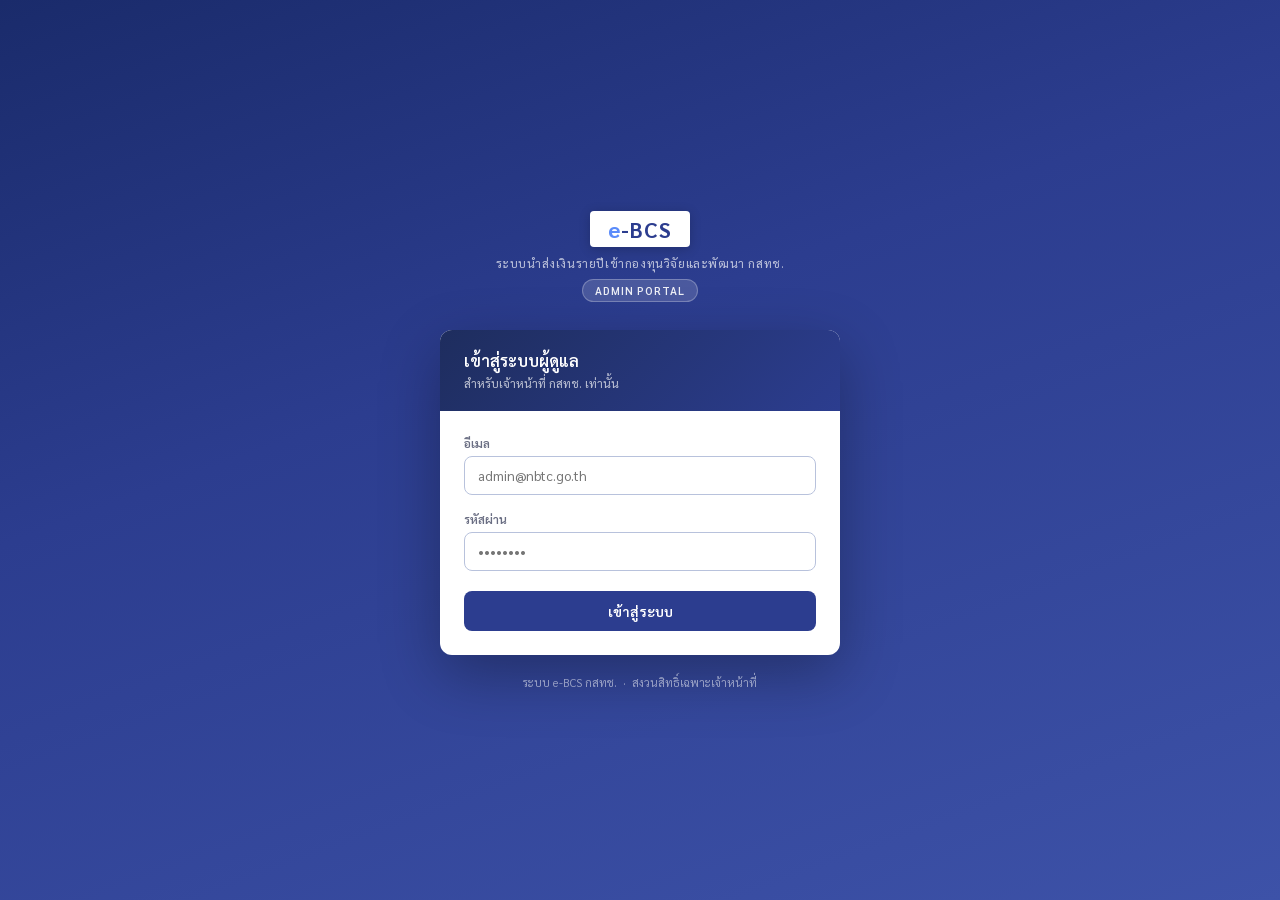
==== frontend/pages/admin-login.html @ 1f93476e "Add admin panel for e-BCS system Add complete admin interface with dashboard for managing submission" ====
<!DOCTYPE html>
<html lang="th">
<head>
  <meta charset="UTF-8">
  <meta name="viewport" content="width=device-width, initial-scale=1.0">
  <title>เข้าสู่ระบบผู้ดูแล — e-BCS กสทช.</title>
  <link rel="preconnect" href="https://fonts.googleapis.com">
  <link rel="stylesheet" href="https://fonts.googleapis.com/css2?family=Sarabun:wght@300;400;500;600;700&display=swap">
  <link rel="stylesheet" href="../css/base.css">
  <link rel="stylesheet" href="../css/admin-login.css">
  </head>
<body>

  <!-- Logo -->
  <div class="login-logo">
    <div class="brand-badge"><span>e</span>-BCS</div>
    <div class="brand-sub">ระบบนำส่งเงินรายปีเข้ากองทุนวิจัยและพัฒนา กสทช.</div>
    <div class="admin-tag">ADMIN PORTAL</div>
  </div>

  <!-- Card -->
  <div class="login-card">
    <div class="login-card-header">
      <h2>เข้าสู่ระบบผู้ดูแล</h2>
      <p>สำหรับเจ้าหน้าที่ กสทช. เท่านั้น</p>
    </div>
    <div class="login-card-body">

      <div class="login-error" id="loginError"></div>

      <div class="field-group">
        <label for="loginEmail">อีเมล</label>
        <input
          type="email"
          id="loginEmail"
          placeholder="admin@nbtc.go.th"
          autocomplete="email"
          onkeydown="if(event.key==='Enter') document.getElementById('loginPassword').focus()"
        >
      </div>

      <div class="field-group">
        <label for="loginPassword">รหัสผ่าน</label>
        <input
          type="password"
          id="loginPassword"
          placeholder="••••••••"
          autocomplete="current-password"
          onkeydown="if(event.key==='Enter') handleLogin()"
        >
      </div>

      <button class="btn-login" id="loginBtn" onclick="handleLogin()">
        เข้าสู่ระบบ
      </button>

    </div>
  </div>

  <div class="login-footer">
    ระบบ e-BCS กสทช. &nbsp;·&nbsp; สงวนสิทธิ์เฉพาะเจ้าหน้าที่
  </div>

<script src="../js/api-client.js"></script>
<script src="../js/auth.js"></script>

  <script src="../js/api-client.js"></script>
  <script src="../js/auth.js"></script>
  <script src="../js/admin-login.js"></script>
</body>
</html>
---- frontend/css/base.css ----
/* ════════════════════════════════════════════════════
   css/base.css — e-BCS Design System
   Design tokens, reset, components ที่ใช้ทุกหน้า
   ════════════════════════════════════════════════════ */

@import url('https://fonts.googleapis.com/css2?family=Sarabun:wght@300;400;500;600;700&display=swap');

/* ── Design Tokens ─────────────────────────────────── */
:root {
  --primary:       #2C3D8F;
  --primary-mid:   #3D52A8;
  --accent:        #5A8BFA;
  --accent-light:  #C0D0EF;
  --accent-bg:     #F2F5FF;

  --surface:       #FFFFFF;
  --surface-2:     #FBFBFD;
  --bg:            #F4F6FB;

  --text-primary:  #1F1F1F;
  --text-secondary:#6A6E83;
  --text-muted:    #9EA3B5;
  --text-on-dark:  #FFFFFF;

  --success:       #1E7D4A;
  --danger:        #C0392B;
  --warning:       #D97706;

  --border:        #DDE2EF;
  --border-strong: #B8C2DC;

  --radius-sm:     4px;
  --radius:        8px;
  --radius-lg:     12px;

  --shadow-sm:     0 1px 3px rgba(44,61,143,0.08);
  --shadow:        0 2px 8px rgba(44,61,143,0.12);
  --shadow-lg:     0 8px 24px rgba(44,61,143,0.16);

  --font: 'Sarabun', sans-serif;
}

/* ── Reset ─────────────────────────────────────────── */
*, *::before, *::after { box-sizing: border-box; margin: 0; padding: 0; }
html { font-size: 14px; }
body {
  font-family: var(--font);
  background: var(--bg);
  color: var(--text-primary);
  min-height: 100vh;
  -webkit-font-smoothing: antialiased;
}
.icon { display: inline-flex; align-items: center; justify-content: center; flex-shrink: 0; }

/* ── Top Navigation ────────────────────────────────── */
.topnav {
  background: var(--primary);
  display: flex; align-items: center; justify-content: space-between;
  padding: 0 20px; height: 56px; color: var(--text-on-dark);
  position: sticky; top: 0; z-index: 200;
  box-shadow: 0 2px 12px rgba(44,61,143,0.25);
}
.topnav-brand { display: flex; align-items: center; gap: 10px; }
.brand-nbtc-text {
  font-size: 13px; font-weight: 600;
  color: rgba(255,255,255,0.75);
  letter-spacing: 0.02em;
}
.brand-ebcs {
  background: var(--surface);
  color: var(--primary);
  border-radius: var(--radius-sm);
  padding: 3px 12px;
  font-size: 15px; font-weight: 700;
  display: flex; align-items: center; gap: 3px;
  box-shadow: 0 1px 4px rgba(0,0,0,0.15);
}
.brand-ebcs .e-dot { color: var(--accent); font-weight: 900; }
.topnav-right { display: flex; align-items: center; gap: 4px; }
.topnav-right a {
  color: rgba(255,255,255,0.75); text-decoration: none;
  display: flex; align-items: center; gap: 4px;
  font-size: 12px; padding: 5px 10px; border-radius: var(--radius-sm);
  transition: all 0.15s;
}
.topnav-right a:hover { background: rgba(255,255,255,0.12); color: #fff; }
.topnav-right button {
  background: rgba(255,255,255,0.12);
  border: none; color: rgba(255,255,255,0.85);
  display: flex; align-items: center; gap: 5px;
  font-family: var(--font); font-size: 12px;
  padding: 5px 10px; border-radius: var(--radius-sm);
  cursor: pointer; transition: all 0.15s;
}
.topnav-right button:hover { background: rgba(255,255,255,0.22); color: #fff; }

/* ── Breadcrumb ────────────────────────────────────── */
.breadcrumb-bar {
  background: var(--surface);
  border-bottom: 1px solid var(--border);
  padding: 8px 20px;
  display: flex; align-items: center; justify-content: space-between;
  flex-wrap: wrap; gap: 4px;
  font-size: 12px; color: var(--text-secondary);
}
.breadcrumb-bar a { color: var(--accent); text-decoration: none; font-weight: 500; }
.breadcrumb-bar a:hover { color: var(--primary); }
.unit-info { font-size: 11px; color: var(--text-muted); }
.unit-info strong { color: var(--text-primary); }

/* ── Page Layout ───────────────────────────────────── */
.page-wrap { display: flex; min-height: calc(100vh - 88px); }
.main { flex: 1; padding: 18px 20px; min-width: 0; overflow-x: hidden; width: 100%; }

/* ── Buttons ───────────────────────────────────────── */
.btn {
  display: inline-flex; align-items: center; gap: 6px;
  padding: 8px 18px;
  border: none; border-radius: var(--radius-sm);
  font-family: var(--font); font-size: 13px;
  cursor: pointer; font-weight: 500;
  transition: all 0.15s; white-space: nowrap;
  letter-spacing: 0.01em;
}
.btn:disabled { opacity: 0.55; cursor: not-allowed; }
.btn-primary  { background: var(--accent); color: #fff; box-shadow: 0 2px 6px rgba(90,139,250,0.35); }
.btn-primary:hover:not(:disabled) { background: var(--primary-mid); box-shadow: 0 3px 10px rgba(90,139,250,0.4); }
.btn-secondary { background: var(--surface); color: var(--primary); border: 1px solid var(--accent-light); }
.btn-secondary:hover:not(:disabled) { background: var(--accent-bg); }
.btn-success  { background: var(--success); color: #fff; }
.btn-success:hover:not(:disabled) { background: #155e36; }
.btn-danger   { background: var(--danger); color: #fff; }
.btn-danger:hover:not(:disabled)  { background: #a93226; }
.btn-grey     { background: #9e9e9e; color: #fff; }
.btn-grey:hover:not(:disabled)    { background: #757575; }
.btn-sm { padding: 5px 12px; font-size: 12px; }
.btn-lg { padding: 11px 28px; font-size: 14px; }
.btn-block { width: 100%; justify-content: center; }

/* ── Form Elements ─────────────────────────────────── */
.form-section {
  background: var(--surface);
  border: 1px solid var(--border); border-top: none;
  padding: 16px 18px 18px;
}
.form-row { display: flex; align-items: center; gap: 10px; margin-bottom: 10px; flex-wrap: wrap; }
.form-label { color: var(--text-secondary); font-size: 12.5px; min-width: 140px; flex-shrink: 0; }
.form-input {
  border: 1px solid var(--border-strong);
  border-radius: var(--radius-sm);
  padding: 7px 10px;
  font-family: var(--font); font-size: 13px;
  outline: none; background: var(--surface);
  transition: border-color 0.15s, box-shadow 0.15s;
}
.form-input:focus {
  border-color: var(--accent);
  box-shadow: 0 0 0 3px rgba(90,139,250,0.12);
}
.form-unit { color: var(--text-muted); font-size: 12.5px; }
.field-invalid { border-color: var(--danger) !important; background: #FFF5F5 !important; }
hr.divider { border: none; border-top: 1px solid var(--border); margin: 12px 0; }

/* ── Section Header ────────────────────────────────── */
.section-header {
  background: linear-gradient(135deg, var(--primary) 0%, var(--primary-mid) 100%);
  color: #fff; padding: 10px 16px;
  border-radius: var(--radius) var(--radius) 0 0;
  font-weight: 600; font-size: 13.5px;
  letter-spacing: 0.02em;
}

/* ── Cards ─────────────────────────────────────────── */
.card {
  background: var(--surface);
  border: 1px solid var(--border);
  border-radius: var(--radius-lg);
  padding: 24px 22px;
  margin-bottom: 16px;
  box-shadow: var(--shadow-sm);
}
.info-card {
  background: var(--accent-bg);
  border: 1px solid var(--accent-light);
  border-radius: var(--radius);
  padding: 12px 16px; margin-bottom: 14px;
}
.info-grid { display: grid; grid-template-columns: 1fr 1fr; gap: 6px 24px; }
.info-row { display: flex; align-items: flex-start; gap: 8px; font-size: 12.5px; }
.info-label { color: var(--text-secondary); min-width: 120px; font-weight: 500; flex-shrink: 0; }

/* ── Tables ────────────────────────────────────────── */
.table-wrap { overflow-x: auto; margin-top: 8px; border-radius: var(--radius-sm); overflow: hidden; border: 1px solid var(--border); }
table { width: 100%; border-collapse: collapse; font-size: 12.5px; }
thead tr { background: var(--primary); color: #fff; }
thead th { padding: 9px 10px; text-align: center; font-weight: 500; font-size: 12px; letter-spacing: 0.02em; }
tbody td { padding: 8px 10px; border-bottom: 1px solid var(--border); text-align: center; color: var(--text-primary); }
tbody tr:last-child td { border-bottom: none; }
tbody tr:hover td { background: var(--accent-bg); }

/* ── Badges ────────────────────────────────────────── */
.badge { display: inline-flex; align-items: center; padding: 2px 9px; border-radius: 99px; font-size: 11.5px; font-weight: 500; }
.badge-normal  { background: #E8F5EE; color: var(--success); }
.badge-warning { background: #FEF3CD; color: var(--warning); }
.badge-danger  { background: #FCE8E8; color: var(--danger);  }
.badge-info    { background: var(--accent-bg); color: var(--accent); }

/* ── Modal ─────────────────────────────────────────── */
.modal-overlay {
  display: none; position: fixed; inset: 0;
  background: rgba(30,36,60,0.5); z-index: 9000;
  overflow-y: auto; padding: 12px;
  align-items: flex-start; justify-content: center;
  backdrop-filter: blur(2px);
}
.modal-overlay.open { display: flex; }
.modal-box {
  background: var(--surface); border-radius: var(--radius-lg);
  width: 100%; box-shadow: var(--shadow-lg);
  font-family: var(--font); overflow: hidden; margin: auto 0;
}
.modal-header {
  background: linear-gradient(135deg, var(--primary) 0%, var(--primary-mid) 100%);
  color: #fff; padding: 12px 16px;
  font-size: 14px; font-weight: 600;
  display: flex; align-items: center; justify-content: space-between;
  position: sticky; top: 0; z-index: 1;
}
.modal-close {
  background: rgba(255,255,255,0.15); border: none; color: #fff;
  width: 28px; height: 28px; border-radius: var(--radius-sm);
  cursor: pointer; display: flex; align-items: center; justify-content: center;
  transition: background 0.15s;
}
.modal-close:hover { background: rgba(255,255,255,0.25); }
.modal-body { max-height: calc(85vh - 100px); overflow-y: auto; }
.modal-footer {
  padding: 12px 18px; background: var(--surface-2);
  border-top: 1px solid var(--border);
  display: flex; justify-content: flex-end; gap: 10px;
}

/* ── Toast ─────────────────────────────────────────── */
.toast {
  position: fixed; top: 68px; right: 18px; display: none;
  align-items: center; gap: 10px;
  background: var(--success); color: #fff;
  padding: 11px 16px 11px 13px;
  border-radius: var(--radius); font-size: 12.5px; font-weight: 500;
  z-index: 9999; box-shadow: var(--shadow-lg); max-width: 320px;
  line-height: 1.5; animation: slideIn 0.2s ease;
}
.toast.show { display: flex; }
.toast-error   { background: var(--danger); }
.toast-warning { background: var(--warning); }
@keyframes slideIn {
  from { transform: translateX(20px); opacity: 0; }
  to   { transform: translateX(0);    opacity: 1; }
}

/* ── Warning Banner ────────────────────────────────── */
.inline-warning-banner {
  display: flex; align-items: flex-start; gap: 8px;
  background: #FEF2F2; border: 1px solid #FCA5A5;
  border-left: 3px solid var(--danger); color: #991B1B;
  border-radius: var(--radius-sm); padding: 10px 12px;
  margin-bottom: 14px; font-size: 12px; line-height: 1.6;
}

/* ── Stepper ───────────────────────────────────────── */
.stepper-wrap {
  background: var(--surface);
  border: 1px solid var(--border); border-top: none;
  padding: 16px 8px 0; overflow-x: auto;
}
.stepper {
  display: flex; align-items: flex-start; justify-content: space-between;
  padding-bottom: 16px; position: relative; min-width: 400px;
}
.stepper::before {
  content: ''; position: absolute;
  top: 17px; left: 8%; right: 8%;
  height: 2px; background: var(--border); z-index: 0;
}
.step {
  display: flex; flex-direction: column; align-items: center;
  gap: 6px; flex: 1; position: relative; z-index: 1; cursor: pointer;
}
.step-circle {
  width: 34px; height: 34px; border-radius: 50%;
  background: var(--bg); color: var(--text-muted);
  display: flex; align-items: center; justify-content: center;
  font-weight: 700; font-size: 13px;
  border: 2px solid var(--border); transition: all 0.2s;
}
.step.active .step-circle { background: var(--accent); border-color: var(--accent); color: #fff; box-shadow: 0 0 0 4px rgba(90,139,250,0.2); }
.step.done   .step-circle { background: var(--success); border-color: var(--success); color: #fff; }
.step-label  { font-size: 10.5px; text-align: center; color: var(--text-muted); max-width: 72px; line-height: 1.35; }
.step.active .step-label  { color: var(--accent); font-weight: 600; }
.step.done   .step-label  { color: var(--success); }

/* ── Responsive ────────────────────────────────────── */
@media (max-width: 1024px) {
  .info-grid { grid-template-columns: 1fr; gap: 8px; }
}
@media (max-width: 768px) {
  .main { padding: 12px; }
  .topnav { padding: 0 12px; }
}
---- frontend/css/admin-login.css ----
/* ════════════════════════════════════════════════════
   css/admin-login.css — e-BCS Admin Login Page
   ════════════════════════════════════════════════════ */

body {
      min-height: 100vh;
      background: linear-gradient(160deg, #1a2b6b 0%, #2C3D8F 40%, #3D52A8 100%);
      display: flex;
      flex-direction: column;
      align-items: center;
      justify-content: center;
      padding: 20px;
    }

    .login-logo {
      display: flex;
      flex-direction: column;
      align-items: center;
      gap: 8px;
      margin-bottom: 28px;
      text-align: center;
    }
    .login-logo .brand-badge {
      background: #fff;
      color: var(--primary);
      border-radius: var(--radius-sm);
      padding: 4px 18px;
      font-size: 22px;
      font-weight: 700;
      letter-spacing: 0.04em;
      box-shadow: 0 2px 12px rgba(0,0,0,0.2);
    }
    .login-logo .brand-badge span { color: var(--accent); }
    .login-logo .brand-sub {
      font-size: 12px;
      color: rgba(255,255,255,0.7);
      letter-spacing: 0.05em;
    }
    .login-logo .admin-tag {
      background: rgba(255,255,255,0.15);
      color: rgba(255,255,255,0.9);
      font-size: 11px;
      font-weight: 600;
      padding: 3px 12px;
      border-radius: 99px;
      letter-spacing: 0.08em;
      border: 1px solid rgba(255,255,255,0.25);
    }

    .login-card {
      background: var(--surface);
      border-radius: var(--radius-lg);
      box-shadow: 0 20px 60px rgba(0,0,0,0.3);
      width: 100%;
      max-width: 400px;
      overflow: hidden;
    }
    .login-card-header {
      background: linear-gradient(135deg, #1e2d5e, var(--primary));
      padding: 20px 24px;
      color: #fff;
    }
    .login-card-header h2 {
      font-size: 16px;
      font-weight: 600;
      margin-bottom: 4px;
    }
    .login-card-header p {
      font-size: 12px;
      color: rgba(255,255,255,0.7);
    }
    .login-card-body { padding: 24px; }

    .login-error {
      display: none;
      background: #FEF2F2;
      border: 1px solid #FCA5A5;
      border-left: 3px solid var(--danger);
      color: #991B1B;
      border-radius: var(--radius-sm);
      padding: 9px 12px;
      font-size: 12.5px;
      margin-bottom: 14px;
      line-height: 1.5;
    }
    .login-error.show { display: block; }

    .field-group { margin-bottom: 16px; }
    .field-group label {
      display: block;
      font-size: 12px;
      font-weight: 600;
      color: var(--text-secondary);
      margin-bottom: 5px;
    }
    .field-group input {
      width: 100%;
      padding: 10px 13px;
      border: 1.5px solid var(--border-strong);
      border-radius: var(--radius);
      font-family: var(--font);
      font-size: 13.5px;
      color: var(--text-primary);
      background: var(--surface);
      outline: none;
      transition: border-color 0.15s, box-shadow 0.15s;
    }
    .field-group input:focus {
      border-color: var(--accent);
      box-shadow: 0 0 0 3px rgba(90,139,250,0.15);
    }

    .btn-login {
      width: 100%;
      padding: 11px;
      background: var(--primary);
      color: #fff;
      border: none;
      border-radius: var(--radius);
      font-family: var(--font);
      font-size: 14px;
      font-weight: 600;
      cursor: pointer;
      transition: background 0.15s, box-shadow 0.15s;
      margin-top: 4px;
    }
    .btn-login:hover:not(:disabled) {
      background: #1a2552;
      box-shadow: 0 4px 14px rgba(30,45,94,0.4);
    }
    .btn-login:disabled {
      opacity: 0.6;
      cursor: not-allowed;
    }

    .login-footer {
      text-align: center;
      margin-top: 20px;
      font-size: 11.5px;
      color: rgba(255,255,255,0.5);
    }
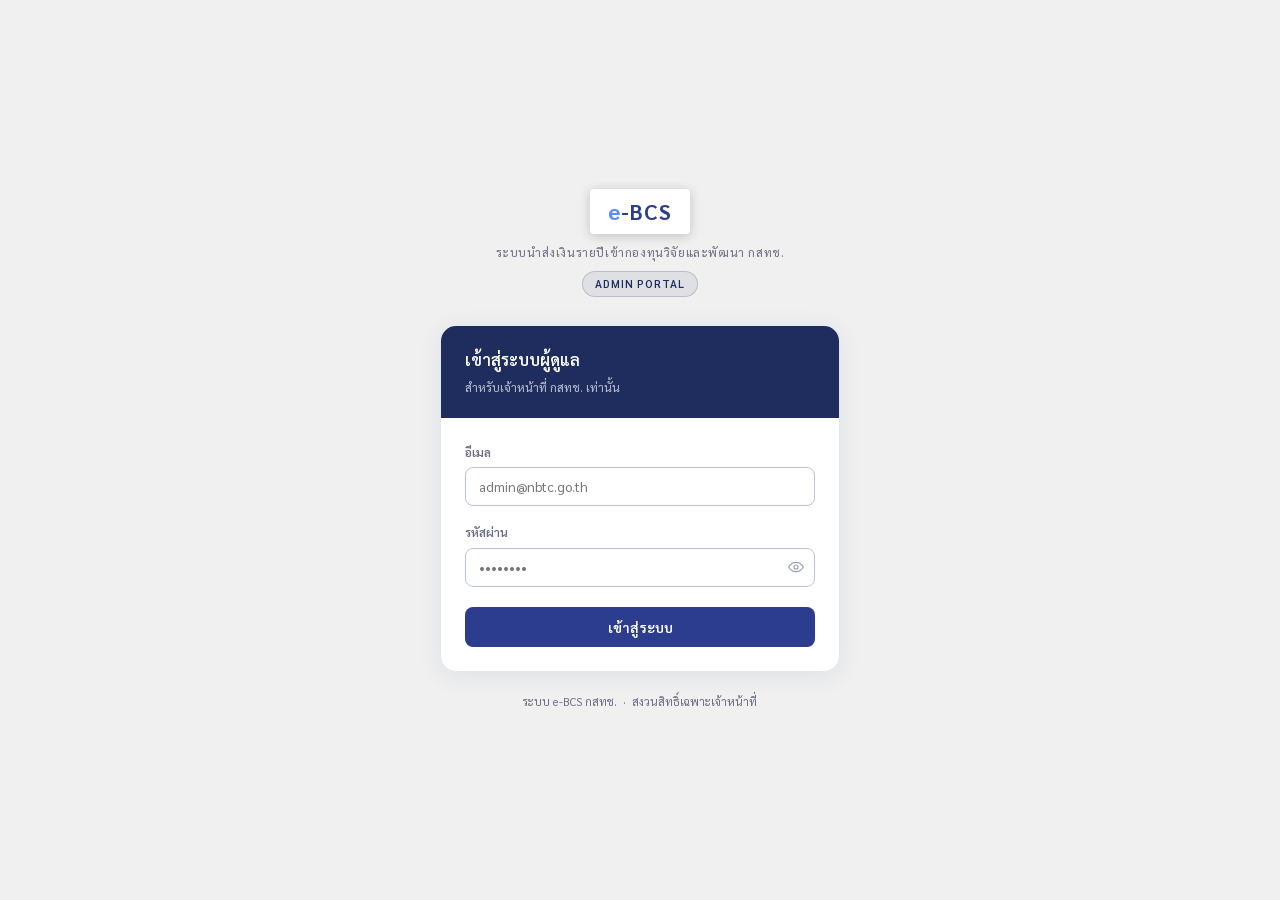
==== commit 4148e179: "Add show/hide toggle to all password fields (admin + admin login) Shared togglePwdVisibility() in au" ====
--- a/frontend/pages/admin-login.html
+++ b/frontend/pages/admin-login.html
@@ -41,13 +41,19 @@
 
       <div class="field-group">
         <label for="loginPassword">รหัสผ่าน</label>
-        <input
-          type="password"
-          id="loginPassword"
-          placeholder="••••••••"
-          autocomplete="current-password"
-          onkeydown="if(event.key==='Enter') handleLogin()"
-        >
+        <div class="pwd-field-wrap">
+          <input
+            type="password"
+            id="loginPassword"
+            placeholder="••••••••"
+            autocomplete="current-password"
+            onkeydown="if(event.key==='Enter') handleLogin()"
+          >
+          <button type="button" class="pwd-toggle-btn" onclick="togglePwdVisibility(this)" tabindex="-1" aria-label="แสดง/ซ่อนรหัสผ่าน">
+            <svg class="pwd-icon-show" width="16" height="16" viewBox="0 0 24 24" fill="none" stroke="currentColor" stroke-width="1.8"><path d="M1 12s4-7 11-7 11 7 11 7-4 7-11 7-11-7-11-7z"/><circle cx="12" cy="12" r="3"/></svg>
+            <svg class="pwd-icon-hide" width="16" height="16" viewBox="0 0 24 24" fill="none" stroke="currentColor" stroke-width="1.8"><path d="M17.94 17.94A10.94 10.94 0 0112 19c-7 0-11-7-11-7a18.5 18.5 0 015.06-5.94M9.9 4.24A9.12 9.12 0 0112 4c7 0 11 7 11 7a18.5 18.5 0 01-2.16 3.19M14.12 14.12a3 3 0 11-4.24-4.24"/><line x1="1" y1="1" x2="23" y2="23"/></svg>
+          </button>
+        </div>
       </div>
 
       <button class="btn-login" id="loginBtn" onclick="handleLogin()">
--- a/frontend/css/admin-login.css
+++ b/frontend/css/admin-login.css
@@ -4,7 +4,8 @@
 
 body {
       min-height: 100vh;
-      background: linear-gradient(160deg, #1a2b6b 0%, #2C3D8F 40%, #3D52A8 100%);
+      background: #f0f0f0;
+      line-height: 1.7;
       display: flex;
       flex-direction: column;
       align-items: center;
@@ -33,30 +34,31 @@
     .login-logo .brand-badge span { color: var(--accent); }
     .login-logo .brand-sub {
       font-size: 12px;
-      color: rgba(255,255,255,0.7);
+      color: var(--text-secondary);
       letter-spacing: 0.05em;
     }
     .login-logo .admin-tag {
-      background: rgba(255,255,255,0.15);
-      color: rgba(255,255,255,0.9);
+      background: rgba(30,45,94,0.08);
+      color: #1e2d5e;
       font-size: 11px;
       font-weight: 600;
       padding: 3px 12px;
       border-radius: 99px;
       letter-spacing: 0.08em;
-      border: 1px solid rgba(255,255,255,0.25);
+      border: 1px solid rgba(30,45,94,0.2);
     }
 
     .login-card {
       background: var(--surface);
-      border-radius: var(--radius-lg);
-      box-shadow: 0 20px 60px rgba(0,0,0,0.3);
+      border-radius: 16px;
+      border: 1px solid #e2e8f0;
+      box-shadow: 0 4px 24px rgba(44,61,143,0.08);
       width: 100%;
       max-width: 400px;
       overflow: hidden;
     }
     .login-card-header {
-      background: linear-gradient(135deg, #1e2d5e, var(--primary));
+      background: #1e2d5e;
       padding: 20px 24px;
       color: #fff;
     }
@@ -110,6 +112,20 @@
       box-shadow: 0 0 0 3px rgba(90,139,250,0.15);
     }
 
+    /* ── ปุ่มแสดง/ซ่อนรหัสผ่าน ─────────────────────────── */
+    .pwd-field-wrap { position: relative; }
+    .pwd-field-wrap input { padding-right: 38px; }
+    .pwd-toggle-btn {
+      position: absolute; right: 6px; top: 50%; transform: translateY(-50%);
+      width: 26px; height: 26px; border: none; background: none; cursor: pointer;
+      color: #9aa1b0; display: flex; align-items: center; justify-content: center;
+      border-radius: 6px;
+    }
+    .pwd-toggle-btn:hover { background: rgba(0,0,0,0.05); color: #666; }
+    .pwd-toggle-btn .pwd-icon-hide { display: none; }
+    .pwd-toggle-btn.showing .pwd-icon-show { display: none; }
+    .pwd-toggle-btn.showing .pwd-icon-hide { display: block; }
+
     .btn-login {
       width: 100%;
       padding: 11px;
@@ -137,5 +153,5 @@
       text-align: center;
       margin-top: 20px;
       font-size: 11.5px;
-      color: rgba(255,255,255,0.5);
+      color: var(--text-secondary);
     }
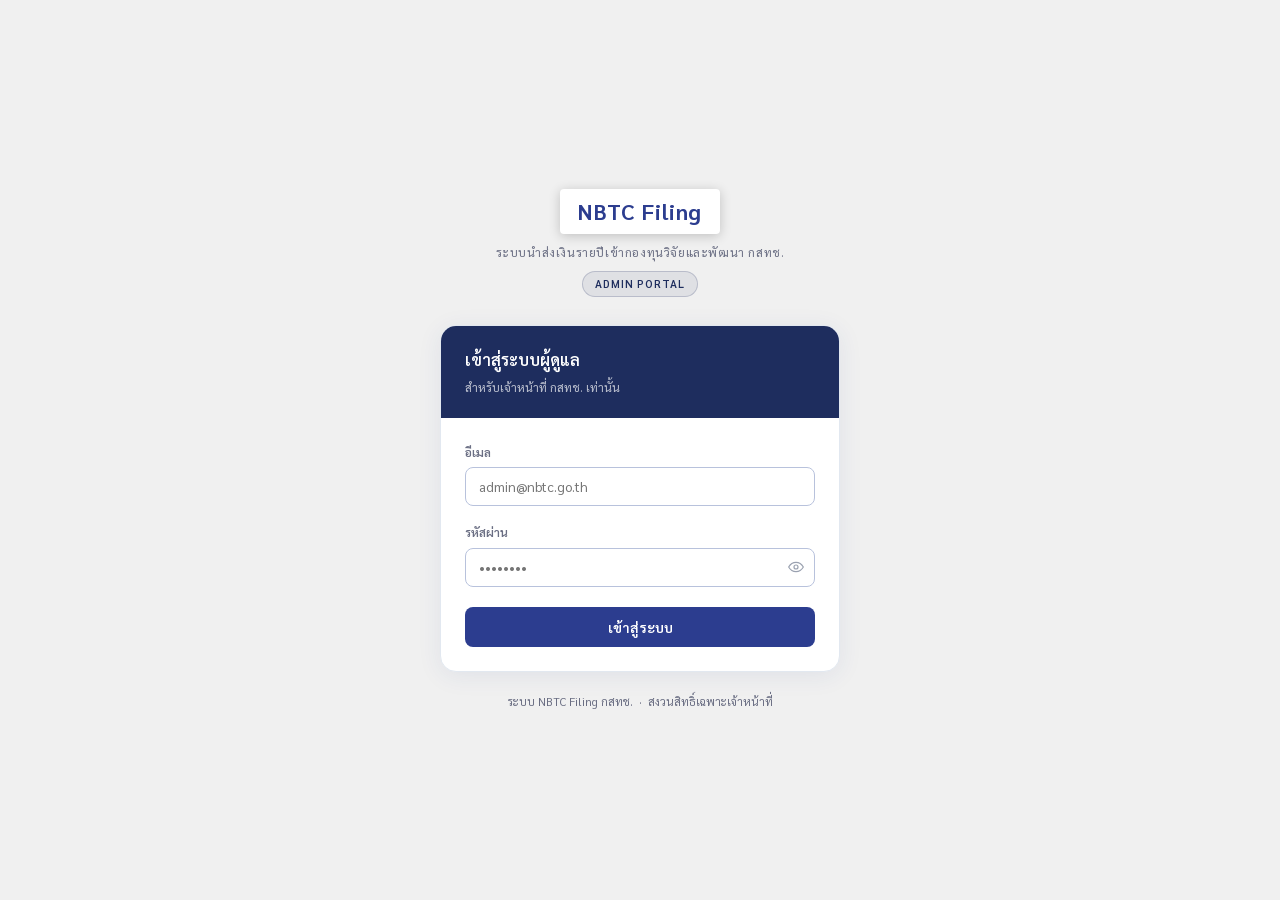
==== commit 071829d2: "เปลี่ยนชื่อระบบจาก e-BCS เป็น NBTC Filing ทุกจุด แทนที่ข้อความ "e-BCS" ทุกแห่งด้วยชื่อใหม่ "NBTC Fil" ====
--- a/frontend/pages/admin-login.html
+++ b/frontend/pages/admin-login.html
@@ -3,7 +3,8 @@
 <head>
   <meta charset="UTF-8">
   <meta name="viewport" content="width=device-width, initial-scale=1.0">
-  <title>เข้าสู่ระบบผู้ดูแล — e-BCS กสทช.</title>
+  <title>เข้าสู่ระบบผู้ดูแล — NBTC Filing กสทช.</title>
+  <link rel="icon" type="image/svg+xml" href="../favicon.svg">
   <link rel="preconnect" href="https://fonts.googleapis.com">
   <link rel="stylesheet" href="https://fonts.googleapis.com/css2?family=Sarabun:wght@300;400;500;600;700&display=swap">
   <link rel="stylesheet" href="../css/base.css">
@@ -13,7 +14,7 @@
 
   <!-- Logo -->
   <div class="login-logo">
-    <div class="brand-badge"><span>e</span>-BCS</div>
+    <div class="brand-badge">NBTC Filing</div>
     <div class="brand-sub">ระบบนำส่งเงินรายปีเข้ากองทุนวิจัยและพัฒนา กสทช.</div>
     <div class="admin-tag">ADMIN PORTAL</div>
   </div>
@@ -64,11 +65,8 @@
   </div>
 
   <div class="login-footer">
-    ระบบ e-BCS กสทช. &nbsp;·&nbsp; สงวนสิทธิ์เฉพาะเจ้าหน้าที่
+    ระบบ NBTC Filing กสทช. &nbsp;·&nbsp; สงวนสิทธิ์เฉพาะเจ้าหน้าที่
   </div>
-
-<script src="../js/api-client.js"></script>
-<script src="../js/auth.js"></script>
 
   <script src="../js/api-client.js"></script>
   <script src="../js/auth.js"></script>
--- a/frontend/css/base.css
+++ b/frontend/css/base.css
@@ -1,5 +1,5 @@
 /* ════════════════════════════════════════════════════
-   css/base.css — e-BCS Design System
+   css/base.css — NBTC Filing Design System
    Design tokens, reset, components ที่ใช้ทุกหน้า
    ════════════════════════════════════════════════════ */
 
@@ -159,6 +159,18 @@
 }
 .form-unit { color: var(--text-muted); font-size: 12.5px; }
 .field-invalid { border-color: var(--danger) !important; background: #FFF5F5 !important; }
+
+/* ── โหมดดูอย่างเดียว (ใบยื่นแบบที่ยืนยันแล้ว) ──────────
+   ทำให้ช่องกรอกทุกช่องดูจางลงชัดเจน สื่อว่าดูได้แต่แก้ไขไม่ได้ */
+.vs-readonly input:disabled,
+.vs-readonly select:disabled,
+.vs-readonly textarea:disabled {
+  background: #f0f1f3 !important;
+  color: #8a8f98 !important;
+  border-color: #dcdfe4 !important;
+  cursor: not-allowed !important;
+  opacity: 0.85;
+}
 hr.divider { border: none; border-top: 1px solid var(--border); margin: 12px 0; }
 
 /* ── Section Header ────────────────────────────────── */
--- a/frontend/css/admin-login.css
+++ b/frontend/css/admin-login.css
@@ -1,5 +1,5 @@
 /* ════════════════════════════════════════════════════
-   css/admin-login.css — e-BCS Admin Login Page
+   css/admin-login.css — NBTC Filing Admin Login Page
    ════════════════════════════════════════════════════ */
 
 body {
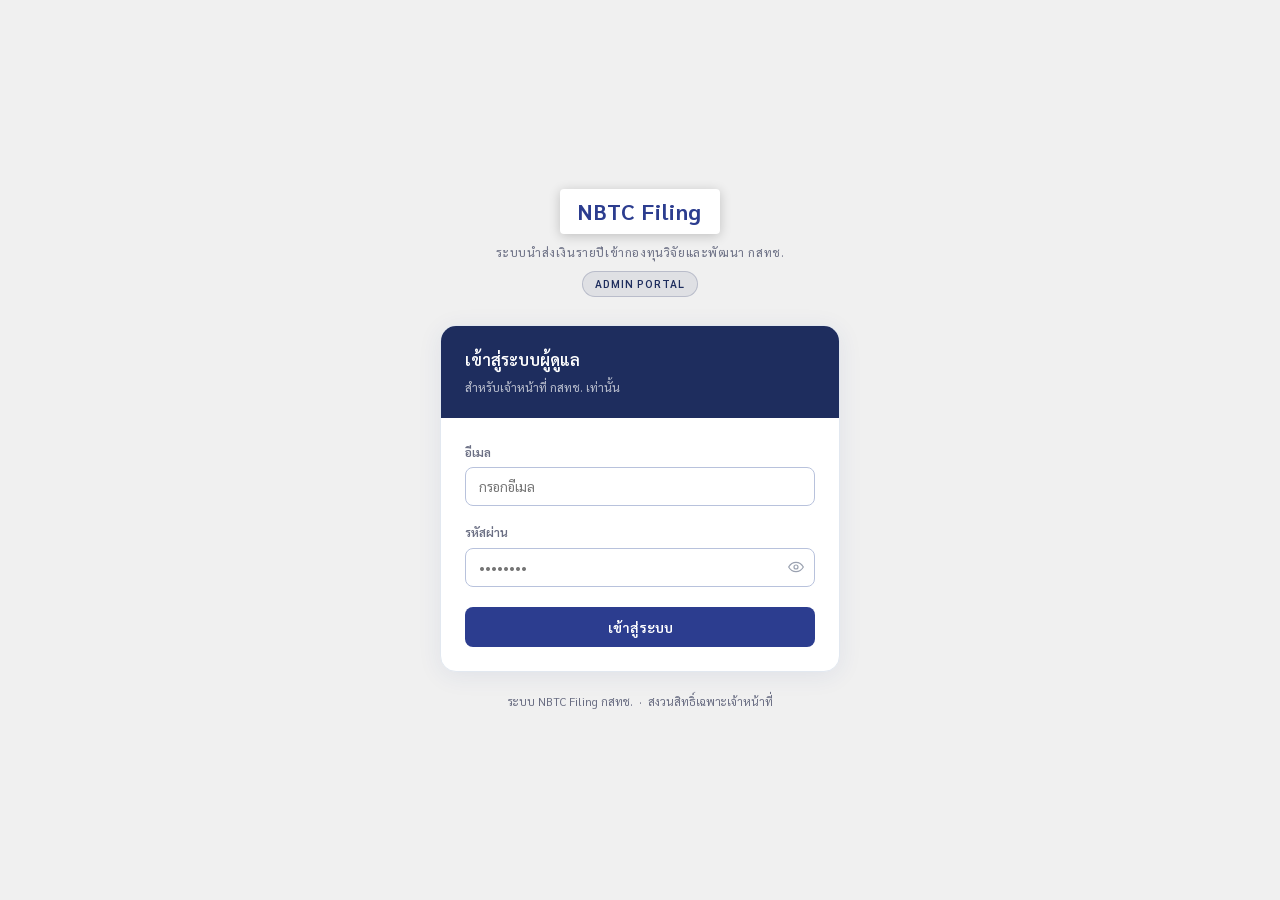
==== commit f5b7d5f2: "edit" ====
--- a/frontend/pages/admin-login.html
+++ b/frontend/pages/admin-login.html
@@ -34,7 +34,7 @@
         <input
           type="email"
           id="loginEmail"
-          placeholder="admin@nbtc.go.th"
+          placeholder="กรอกอีเมล"
           autocomplete="email"
           onkeydown="if(event.key==='Enter') document.getElementById('loginPassword').focus()"
         >
--- a/frontend/css/base.css
+++ b/frontend/css/base.css
@@ -1,11 +1,8 @@
-/* ════════════════════════════════════════════════════
-   css/base.css — NBTC Filing Design System
-   Design tokens, reset, components ที่ใช้ทุกหน้า
-   ════════════════════════════════════════════════════ */
+/* css/base.css — NBTC Filing Design System — Design tokens, reset, components ที่ใช้ทุกหน้า */
 
 @import url('https://fonts.googleapis.com/css2?family=Sarabun:wght@300;400;500;600;700&display=swap');
 
-/* ── Design Tokens ─────────────────────────────────── */
+/* Design Tokens */
 :root {
   --primary:       #2C3D8F;
   --primary-mid:   #3D52A8;
@@ -40,7 +37,7 @@
   --font: 'Sarabun', sans-serif;
 }
 
-/* ── Reset ─────────────────────────────────────────── */
+/* Reset */
 *, *::before, *::after { box-sizing: border-box; margin: 0; padding: 0; }
 html { font-size: 14px; }
 body {
@@ -52,7 +49,7 @@
 }
 .icon { display: inline-flex; align-items: center; justify-content: center; flex-shrink: 0; }
 
-/* ── Top Navigation ────────────────────────────────── */
+/* Top Navigation */
 .topnav {
   background: var(--primary);
   display: flex; align-items: center; justify-content: space-between;
@@ -94,7 +91,7 @@
 }
 .topnav-right button:hover { background: rgba(255,255,255,0.22); color: #fff; }
 
-/* ── Breadcrumb ────────────────────────────────────── */
+/* Breadcrumb */
 .breadcrumb-bar {
   background: var(--surface);
   border-bottom: 1px solid var(--border);
@@ -108,11 +105,11 @@
 .unit-info { font-size: 11px; color: var(--text-muted); }
 .unit-info strong { color: var(--text-primary); }
 
-/* ── Page Layout ───────────────────────────────────── */
+/* Page Layout */
 .page-wrap { display: flex; min-height: calc(100vh - 88px); }
 .main { flex: 1; padding: 18px 20px; min-width: 0; overflow-x: hidden; width: 100%; }
 
-/* ── Buttons ───────────────────────────────────────── */
+/* Buttons */
 .btn {
   display: inline-flex; align-items: center; gap: 6px;
   padding: 8px 18px;
@@ -137,7 +134,7 @@
 .btn-lg { padding: 11px 28px; font-size: 14px; }
 .btn-block { width: 100%; justify-content: center; }
 
-/* ── Form Elements ─────────────────────────────────── */
+/* Form Elements */
 .form-section {
   background: var(--surface);
   border: 1px solid var(--border); border-top: none;
@@ -160,8 +157,7 @@
 .form-unit { color: var(--text-muted); font-size: 12.5px; }
 .field-invalid { border-color: var(--danger) !important; background: #FFF5F5 !important; }
 
-/* ── โหมดดูอย่างเดียว (ใบยื่นแบบที่ยืนยันแล้ว) ──────────
-   ทำให้ช่องกรอกทุกช่องดูจางลงชัดเจน สื่อว่าดูได้แต่แก้ไขไม่ได้ */
+/* โหมดดูอย่างเดียว: ทำให้ทุกช่องกรอกดูจางลง สื่อว่าดูได้แต่แก้ไขไม่ได้ */
 .vs-readonly input:disabled,
 .vs-readonly select:disabled,
 .vs-readonly textarea:disabled {
@@ -173,7 +169,7 @@
 }
 hr.divider { border: none; border-top: 1px solid var(--border); margin: 12px 0; }
 
-/* ── Section Header ────────────────────────────────── */
+/* Section Header */
 .section-header {
   background: linear-gradient(135deg, var(--primary) 0%, var(--primary-mid) 100%);
   color: #fff; padding: 10px 16px;
@@ -182,7 +178,7 @@
   letter-spacing: 0.02em;
 }
 
-/* ── Cards ─────────────────────────────────────────── */
+/* Cards */
 .card {
   background: var(--surface);
   border: 1px solid var(--border);
@@ -201,7 +197,7 @@
 .info-row { display: flex; align-items: flex-start; gap: 8px; font-size: 12.5px; }
 .info-label { color: var(--text-secondary); min-width: 120px; font-weight: 500; flex-shrink: 0; }
 
-/* ── Tables ────────────────────────────────────────── */
+/* Tables */
 .table-wrap { overflow-x: auto; margin-top: 8px; border-radius: var(--radius-sm); overflow: hidden; border: 1px solid var(--border); }
 table { width: 100%; border-collapse: collapse; font-size: 12.5px; }
 thead tr { background: var(--primary); color: #fff; }
@@ -210,14 +206,14 @@
 tbody tr:last-child td { border-bottom: none; }
 tbody tr:hover td { background: var(--accent-bg); }
 
-/* ── Badges ────────────────────────────────────────── */
+/* Badges */
 .badge { display: inline-flex; align-items: center; padding: 2px 9px; border-radius: 99px; font-size: 11.5px; font-weight: 500; }
 .badge-normal  { background: #E8F5EE; color: var(--success); }
 .badge-warning { background: #FEF3CD; color: var(--warning); }
 .badge-danger  { background: #FCE8E8; color: var(--danger);  }
 .badge-info    { background: var(--accent-bg); color: var(--accent); }
 
-/* ── Modal ─────────────────────────────────────────── */
+/* Modal */
 .modal-overlay {
   display: none; position: fixed; inset: 0;
   background: rgba(30,36,60,0.5); z-index: 9000;
@@ -252,7 +248,7 @@
   display: flex; justify-content: flex-end; gap: 10px;
 }
 
-/* ── Toast ─────────────────────────────────────────── */
+/* Toast */
 .toast {
   position: fixed; top: 68px; right: 18px; display: none;
   align-items: center; gap: 10px;
@@ -270,7 +266,7 @@
   to   { transform: translateX(0);    opacity: 1; }
 }
 
-/* ── Warning Banner ────────────────────────────────── */
+/* Warning Banner */
 .inline-warning-banner {
   display: flex; align-items: flex-start; gap: 8px;
   background: #FEF2F2; border: 1px solid #FCA5A5;
@@ -279,7 +275,7 @@
   margin-bottom: 14px; font-size: 12px; line-height: 1.6;
 }
 
-/* ── Stepper ───────────────────────────────────────── */
+/* Stepper */
 .stepper-wrap {
   background: var(--surface);
   border: 1px solid var(--border); border-top: none;
@@ -311,7 +307,7 @@
 .step.active .step-label  { color: var(--accent); font-weight: 600; }
 .step.done   .step-label  { color: var(--success); }
 
-/* ── Responsive ────────────────────────────────────── */
+/* Responsive */
 @media (max-width: 1024px) {
   .info-grid { grid-template-columns: 1fr; gap: 8px; }
 }
--- a/frontend/css/admin-login.css
+++ b/frontend/css/admin-login.css
@@ -1,6 +1,4 @@
-/* ════════════════════════════════════════════════════
-   css/admin-login.css — NBTC Filing Admin Login Page
-   ════════════════════════════════════════════════════ */
+/* css/admin-login.css — NBTC Filing Admin Login Page */
 
 body {
       min-height: 100vh;
@@ -112,7 +110,7 @@
       box-shadow: 0 0 0 3px rgba(90,139,250,0.15);
     }
 
-    /* ── ปุ่มแสดง/ซ่อนรหัสผ่าน ─────────────────────────── */
+    /* ปุ่มแสดง/ซ่อนรหัสผ่าน */
     .pwd-field-wrap { position: relative; }
     .pwd-field-wrap input { padding-right: 38px; }
     .pwd-toggle-btn {
